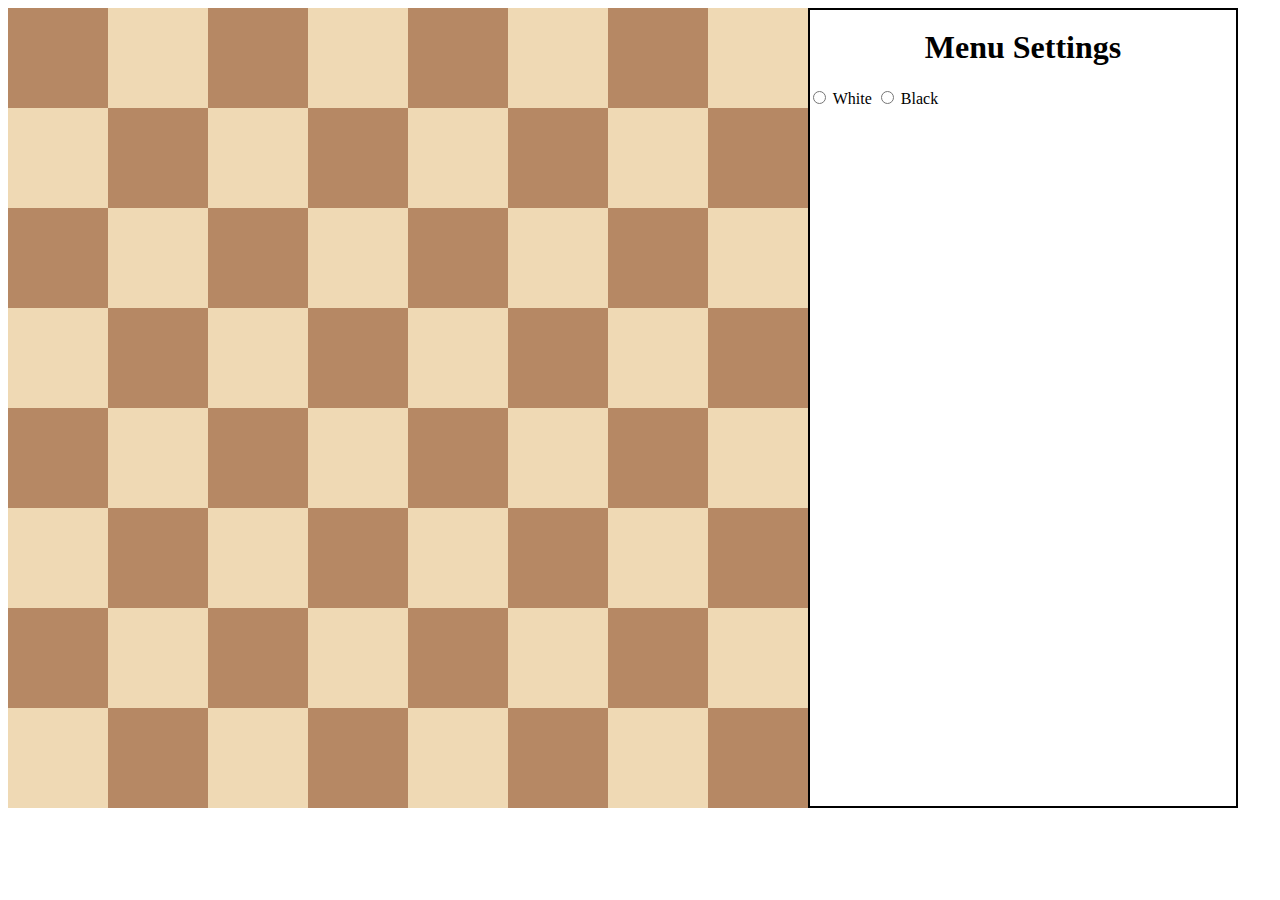
==== web/index.html @ b788e4ad "Added web interface for chess board" ====
<!DOCTYPE html>
<HTML>
    <HEAD>
        <title>Chess</title>
        <link rel="stylesheet" href="style.css">
        <script src="chess.js"></script>
    </HEAD>

    <BODY onload="initGame()">
        <div id="board">

        </div>
        <div id="ui">
            <h1><center>Menu Settings</center> </h1>
            <input type="radio" id="white" name="colorSelector" value"white" checkedg>
            <label for="white"> White</label>
            <input type="radio" id="black" name="colorSelector" value="black">
            <label for="black">Black</label>
        </div>
    </BODY>
</HTML>
---- web/style.css ----
#board{
    display: grid;
    grid-template-columns: 100px 100px 100px 100px 100px 100px 100px 100px;
    margin: 0 auto;
    height: 800px;
    float: left;
    background-color:white;
}

#board > div{
    width: 100px;
    height: 100px;
}

#ui{
    float: left;
    height:800px;
    width: 430px;
    box-shadow:0px 0px 0px 2px black inset;
}

.white{
    background-color: #EFD9B4;
}

.black{
    background-color: #B68864;
}
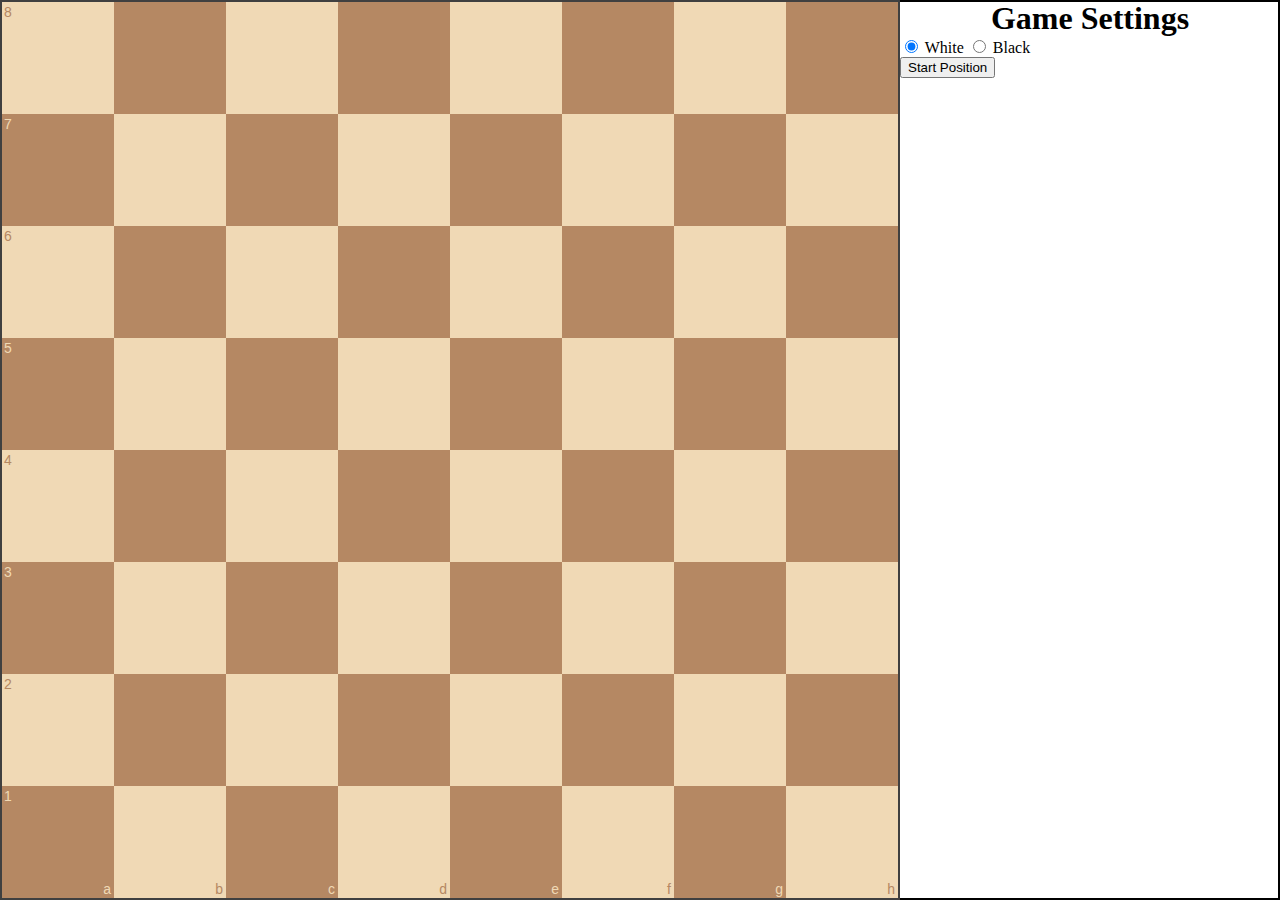
==== commit 842225fc: "Added emscripten bindings for javascript and added option to initialize board with FEN string" ====
--- a/web/index.html
+++ b/web/index.html
@@ -1,21 +1,44 @@
-<!DOCTYPE html>
-<HTML>
-    <HEAD>
-        <title>Chess</title>
-        <link rel="stylesheet" href="style.css">
-        <script src="chess.js"></script>
-    </HEAD>
+<!doctype html>
+<html>
+<head>
+  <meta charset="utf-8" />
+  <meta http-equiv="X-UA-Compatible" content="IE=edge,chrome=1" />
+  <title>Spaghetti Chess</title>
+  <link rel="stylesheet" href="css/chessboard-1.0.0.min.css">
+  <link rel="stylesheet" href="css/style.css">
+  
+<script src="js/jquery-3.6.0.js"></script>
+<script src="../a.out.js"></script>
+<script src="js/chessboard-1.0.0.min.js"></script>
+<script src="js/chess.js"></script>
 
-    <BODY onload="initGame()">
-        <div id="board">
+<script>
+    Module.onRuntimeInitialized = _ => {
+        console.log(Module.IsValidMove("1", 1, 1, 1));
+    }
+</script>
+</head>
+<body onload="initBoard()">
 
-        </div>
-        <div id="ui">
-            <h1><center>Menu Settings</center> </h1>
-            <input type="radio" id="white" name="colorSelector" value"white" checkedg>
-            <label for="white"> White</label>
-            <input type="radio" id="black" name="colorSelector" value="black">
-            <label for="black">Black</label>
-        </div>
-    </BODY>
-</HTML>+<div id="Game">
+    <div id="board"></div>
+
+    <div id="ui">
+        <h1> <center>Game Settings</center></h1>
+        <input type="radio" name="colorSelector" id="white" value="white" checked>
+        <label for="white">White</label>
+        <input type="radio" name="colorSelector" id="black" value="black">
+        <label for="black">Black</label>
+    </br>
+        <button id="setStartBtn">Start Position</button>
+        <p></p>
+
+    </div>
+
+</div>
+
+
+
+
+</body>
+</html>
--- a/web/css/chessboard-1.0.0.min.css
+++ b/web/css/chessboard-1.0.0.min.css
@@ -0,0 +1,2 @@
+/*! chessboard.js v1.0.0 | (c) 2019 Chris Oakman | MIT License chessboardjs.com/license */
+.clearfix-7da63{clear:both}.board-b72b1{border:2px solid #404040;box-sizing:content-box}.square-55d63{float:left;position:relative;-webkit-touch-callout:none;-webkit-user-select:none;-khtml-user-select:none;-moz-user-select:none;-ms-user-select:none;user-select:none}.white-1e1d7{background-color:#f0d9b5;color:#b58863}.black-3c85d{background-color:#b58863;color:#f0d9b5}.highlight1-32417,.highlight2-9c5d2{box-shadow:inset 0 0 3px 3px #ff0}.notation-322f9{cursor:default;font-family:"Helvetica Neue",Helvetica,Arial,sans-serif;font-size:14px;position:absolute}.alpha-d2270{bottom:1px;right:3px}.numeric-fc462{top:2px;left:2px}--- a/web/css/style.css
+++ b/web/css/style.css
@@ -0,0 +1,45 @@
+/* Removes the margin around the body so it fits to the edges */
+body{
+    height: 100%;
+    overflow-y: hidden;
+    margin: 0;
+}
+
+#board{
+    margin:0;
+    height: 100vh;
+    width: auto;
+    aspect-ratio: 1;
+    float: left;
+}
+
+
+#ui{
+
+    height:100vh;
+    width: auto;
+    box-shadow:0px 0px 0px 2px black inset;
+    z-index: 500;
+}
+
+.white{
+    background-color: #EFD9B4;
+}
+
+.black{
+    background-color: #B68864;
+}
+
+.piece{
+    display: block;
+    background-color: transparent;
+    z-index: 100;
+    margin-left: auto;
+    margin-right: auto;
+    object-fit:cover;
+    height: 100%;
+}
+
+h1{
+    margin: 0;
+}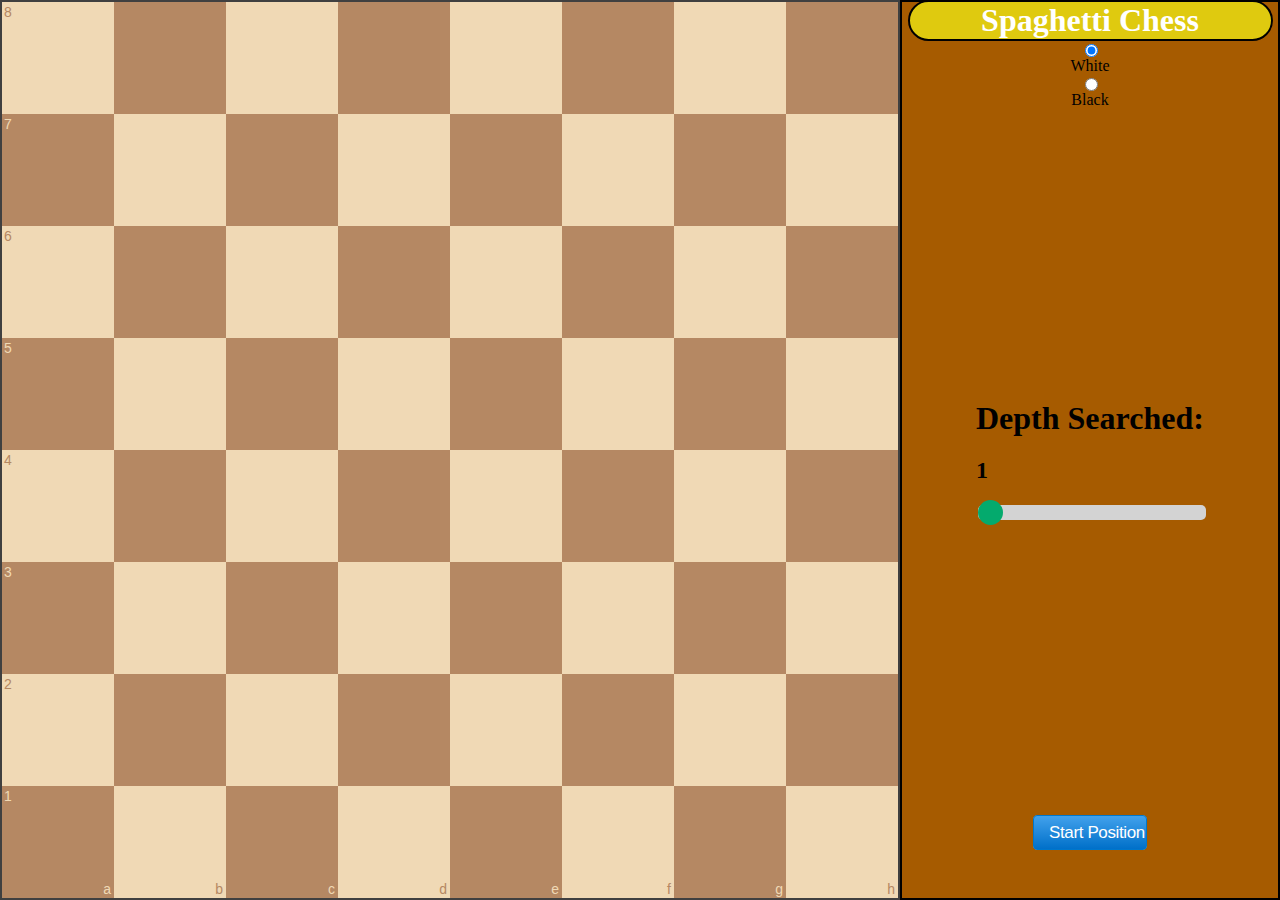
==== commit 267ea77b: "Added negamax function and alpha-beta pruning as well as improvements on front-end" ====
--- a/web/index.html
+++ b/web/index.html
@@ -6,31 +6,37 @@
   <title>Spaghetti Chess</title>
   <link rel="stylesheet" href="css/chessboard-1.0.0.min.css">
   <link rel="stylesheet" href="css/style.css">
+  <link rel="icon" href="img/favicon-32x32.png">
   
-<script src="js/jquery-3.6.0.js"></script>
-<script src="../a.out.js"></script>
-<script src="js/chessboard-1.0.0.min.js"></script>
-<script src="js/chess.js"></script>
 
-<script>
-    Module.onRuntimeInitialized = _ => {
-        console.log(Module.IsValidMove("1", 1, 1, 1));
-    }
-</script>
+
 </head>
 <body onload="initBoard()">
 
 <div id="Game">
-    <div id="board"></div>
+
+
+        <div id="board"></div>
+
 
     <div id="ui">
-        <h1> <center>Game Settings</center></h1>
+        <h1 class="ui-title"> <center>Spaghetti Chess</center></h1>
         <input type="radio" name="colorSelector" id="white" value="white" checked>
         <label for="white">White</label>
         <input type="radio" name="colorSelector" id="black" value="black">
         <label for="black">Black</label>
-    </br>
-        <button id="setStartBtn">Start Position</button>
+
+        
+        
+        <div class="slidecontainer depth-slider">
+            <h1> Depth Searched: </h1> 
+            <h2 id="depth-text">4</h2>
+            <input type="range" min="1" max="4" value="1" class="slider" id="myRange">
+        </div>
+
+    <!-- Start button-->
+        <button id="setStartBtn" class="start-btn" onclick="startGame()">Start Position</button>
+        <br>
         <p></p>
 
     </div>
@@ -40,5 +46,12 @@
 
 
 
+<script src="js/jquery-3.6.0.js"></script>
+<script src="../a.out.js"></script>
+<script src="js/chess.js"></script>
+<script src="js/chessboard-1.0.0.js"></script>
+<script src="js/chess_main.js"></script>
 </body>
+
+
 </html>
--- a/web/css/style.css
+++ b/web/css/style.css
@@ -20,6 +20,12 @@
     width: auto;
     box-shadow:0px 0px 0px 2px black inset;
     z-index: 500;
+
+    background-color: #a65b00;
+    background-image: url("https://www.transparenttextures.com/patterns/wood-pattern.png");
+    display: flex;
+    flex-direction: column;
+    align-items: center;
 }
 
 .white{
@@ -42,4 +48,111 @@
 
 h1{
     margin: 0;
-}+}
+
+.board_container{
+    height: 100vh;
+    background: linear-gradient(113.9deg, rgb(255, 7, 7) -4.5%, rgb(255, 255, 5) 98.8%);
+}
+
+
+
+/* CSS */
+.start-btn {
+  background-image: linear-gradient(#42A1EC, #0070C9);
+  border: 1px solid #0077CC;
+  border-radius: 4px;
+  box-sizing: border-box;
+  color: #FFFFFF;
+  cursor: pointer;
+  direction: ltr;
+  display: block;
+  font-family: "SF Pro Text","SF Pro Icons","AOS Icons","Helvetica Neue",Helvetica,Arial,sans-serif;
+  font-size: 17px;
+  font-weight: 400;
+  letter-spacing: -.022em;
+  line-height: 1.47059;
+  min-width: 30px;
+  overflow: visible;
+  padding: 4px 15px;
+  text-align: center;
+  vertical-align: baseline;
+  user-select: none;
+  -webkit-user-select: none;
+  touch-action: manipulation;
+  white-space: nowrap;
+
+  width: 30%;
+  margin-top: auto;
+}
+
+.button-15:disabled {
+  cursor: default;
+  opacity: .3;
+}
+
+.button-15:hover {
+  background-image: linear-gradient(#51A9EE, #147BCD);
+  border-color: #1482D0;
+  text-decoration: none;
+}
+
+.button-15:active {
+  background-image: linear-gradient(#3D94D9, #0067B9);
+  border-color: #006DBC;
+  outline: none;
+}
+
+.button-15:focus {
+  box-shadow: rgba(131, 192, 253, 0.5) 0 0 0 3px;
+  outline: none;
+}
+
+.ui-title{
+    color: white;
+    font-family: cursive;
+    border-radius: 25px;
+    border: 2px solid black;
+    background-color: rgb(223, 202, 15);
+    width: 95%;
+}
+
+.depth-slider
+{
+    margin-top: auto;
+}
+
+.slidecontainer {
+    width: 60%; /* Width of the outside container */
+  }
+  
+  /* The slider itself */
+  .slider {
+    -webkit-appearance: none;
+    width: 100%;
+    height: 15px;
+    border-radius: 5px;  
+    background: #d3d3d3;
+    outline: none;
+    opacity: 1;
+    -webkit-transition: .2s;
+    transition: opacity .2s;
+  }
+  
+  .slider::-webkit-slider-thumb {
+    -webkit-appearance: none;
+    appearance: none;
+    width: 25px;
+    height: 25px;
+    border-radius: 50%; 
+    background: #04AA6D;
+    cursor: pointer;
+  }
+  
+  .slider::-moz-range-thumb {
+    width: 25px;
+    height: 25px;
+    border-radius: 50%;
+    background: #04AA6D;
+    cursor: pointer;
+  }